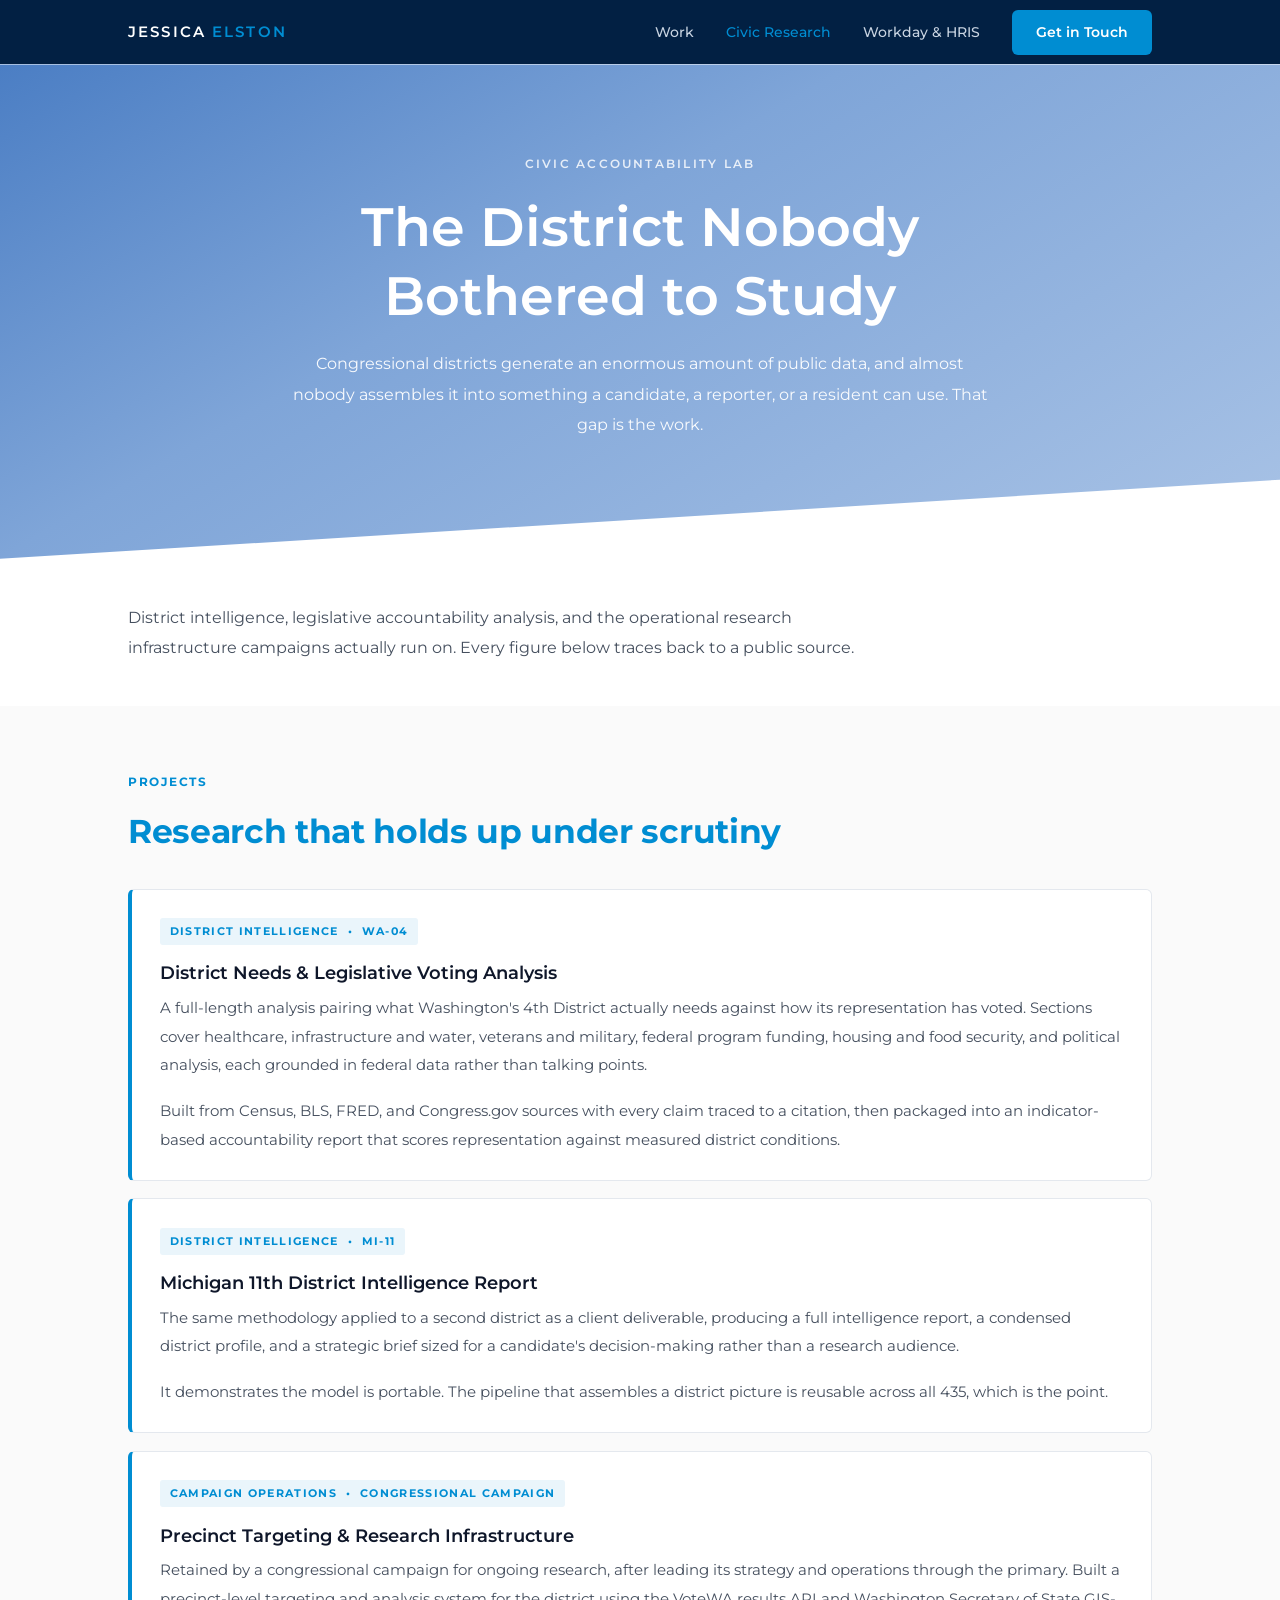
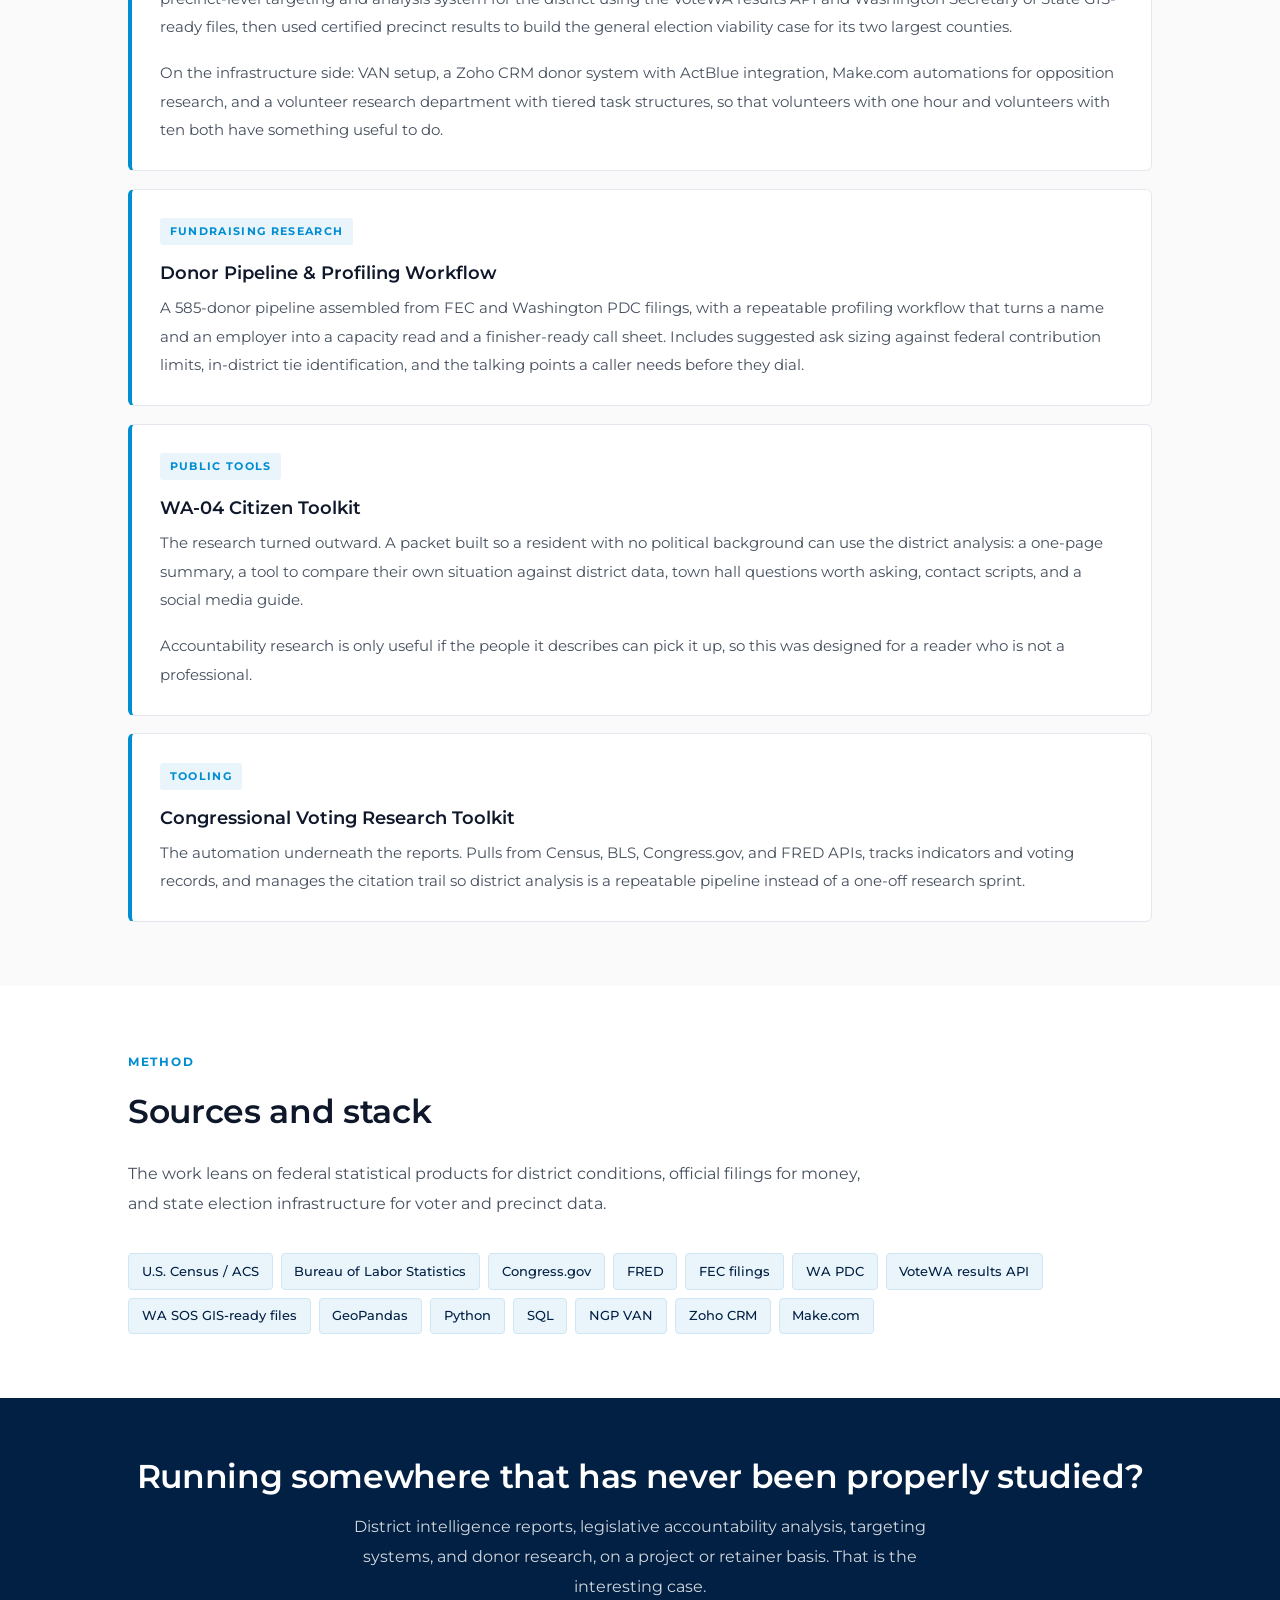
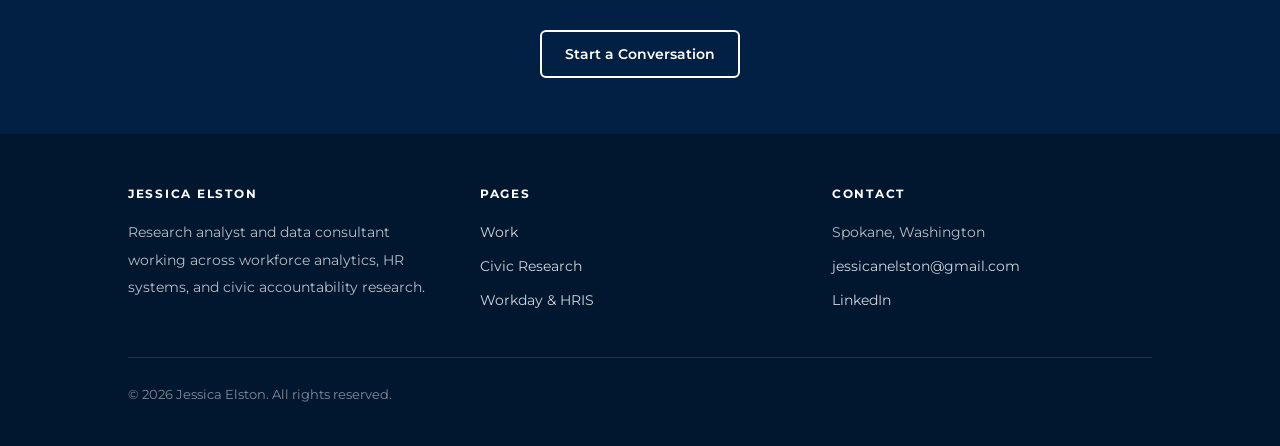
==== civic.html @ 323f508a "Add files via upload" ====
<!doctype html>
<html lang="en">
<head>
<meta charset="utf-8">
<meta name="viewport" content="width=device-width, initial-scale=1">
<title>Civic Research | Jessica Elston</title>
<meta name="description" content="Congressional district intelligence, legislative voting analysis, precinct targeting, and donor research by Jessica Elston under Civic Accountability Lab.">
<link rel="preconnect" href="https://fonts.googleapis.com">
<link rel="preconnect" href="https://fonts.gstatic.com" crossorigin>
<link href="https://fonts.googleapis.com/css2?family=Montserrat:wght@300;400;500;600;700&display=swap" rel="stylesheet">
<style>
:root {
  --navy: #022043;
  --navy-deep: #011730;
  --ink: #0f172a;
  --blue: #008dd2;
  --blue-dark: #0071ab;
  --blue-pale: #eaf5fb;
  --grey: #454f5e;
  --offwhite: #fafafa;
  --line: #e4e8ee;
  --white: #ffffff;
  --wrap: 68rem;
  --narrow: 52rem;
}

* { box-sizing: border-box; }

html { scroll-behavior: smooth; }

body {
  margin: 0;
  background: var(--white);
  color: var(--ink);
  font-family: Montserrat, -apple-system, "Segoe UI", sans-serif;
  font-size: 16px;
  font-weight: 400;
  line-height: 1.85;
  -webkit-font-smoothing: antialiased;
}

.wrap { max-width: var(--wrap); margin: 0 auto; padding: 0 2rem; }
.wrap.narrow { max-width: var(--narrow); }

/* ---------- nav ---------- */
.nav {
  background: var(--navy);
  position: sticky;
  top: 0;
  z-index: 50;
}

.nav .wrap {
  display: flex;
  align-items: center;
  gap: 2rem;
  min-height: 64px;
  flex-wrap: wrap;
  padding-top: 0.6rem;
  padding-bottom: 0.6rem;
}

.brand {
  color: var(--white);
  text-decoration: none;
  font-weight: 600;
  font-size: 0.95rem;
  letter-spacing: 0.14em;
  text-transform: uppercase;
  margin-right: auto;
  white-space: nowrap;
}

.brand span { color: var(--blue); }

.nav a.link {
  color: #c9d4e2;
  text-decoration: none;
  font-size: 0.88rem;
  font-weight: 500;
  white-space: nowrap;
  transition: color 0.15s;
}

.nav a.link:hover { color: var(--white); }
.nav a.link[aria-current="page"] { color: var(--blue); }

.btn {
  display: inline-block;
  background: var(--blue);
  color: var(--white);
  text-decoration: none;
  font-size: 0.88rem;
  font-weight: 600;
  padding: 0.6rem 1.5rem;
  border-radius: 6px;
  transition: background 0.15s;
  white-space: nowrap;
}

.btn:hover { background: var(--blue-dark); }

.btn.ghost {
  background: transparent;
  border: 2px solid var(--white);
  padding: 0.55rem 1.45rem;
}

.btn.ghost:hover { background: var(--white); color: var(--navy); }

/* ---------- hero ---------- */
.hero {
  background: linear-gradient(150deg, #4b7ec4 0%, #7fa5d8 40%, #a9c3e6 100%);
  color: var(--white);
  text-align: center;
  padding: 5.5rem 0 7.5rem;
  clip-path: polygon(0 0, 100% 0, 100% 84%, 0 100%);
  margin-bottom: -1px;
}

.hero h1 {
  font-size: clamp(2.1rem, 5.2vw, 3.4rem);
  font-weight: 600;
  line-height: 1.28;
  margin: 0 auto 1.1rem;
  max-width: 22ch;
}

.hero .sub {
  font-size: 1.02rem;
  font-weight: 400;
  max-width: 44rem;
  margin: 0 auto;
  color: rgba(255, 255, 255, 0.94);
}

.hero .eyebrow {
  font-size: 0.78rem;
  font-weight: 600;
  letter-spacing: 0.18em;
  text-transform: uppercase;
  color: rgba(255, 255, 255, 0.82);
  margin: 0 0 1rem;
}

/* ---------- sections ---------- */
section { padding: 4rem 0; }
section.alt { background: var(--offwhite); }
section.tight { padding: 2.75rem 0; }

.intro {
  font-size: 1.02rem;
  color: var(--grey);
  max-width: 46rem;
  margin: 0 0 0.5rem;
}

h2 {
  font-size: clamp(1.5rem, 3.4vw, 2.05rem);
  font-weight: 600;
  line-height: 1.35;
  color: var(--ink);
  margin: 0 0 1.6rem;
  letter-spacing: -0.01em;
}

h2.blue { color: var(--blue); font-weight: 700; }

h3 {
  font-size: 1.12rem;
  font-weight: 600;
  color: var(--ink);
  margin: 0 0 0.3rem;
}

h4 {
  font-size: 0.78rem;
  font-weight: 700;
  letter-spacing: 0.14em;
  text-transform: uppercase;
  color: var(--blue);
  margin: 0 0 1rem;
}

p { margin: 0 0 1.1rem; color: var(--grey); }
p:last-child { margin-bottom: 0; }

.section-head { margin-bottom: 2.2rem; }
.section-head p { max-width: 46rem; margin-bottom: 0; }

/* ---------- metrics ---------- */
.metrics {
  display: grid;
  grid-template-columns: repeat(auto-fit, minmax(12rem, 1fr));
  gap: 1.25rem;
}

.metric {
  background: var(--white);
  border: 1px solid var(--line);
  border-top: 3px solid var(--blue);
  border-radius: 6px;
  padding: 1.5rem 1.3rem;
}

.metric .num {
  display: block;
  font-size: 1.5rem;
  font-weight: 700;
  color: var(--navy);
  line-height: 1.25;
  letter-spacing: -0.02em;
}

.metric .cap {
  display: block;
  font-size: 0.85rem;
  line-height: 1.6;
  color: var(--grey);
  margin-top: 0.55rem;
}

/* ---------- cards ---------- */
.cards {
  display: grid;
  grid-template-columns: repeat(auto-fit, minmax(17rem, 1fr));
  gap: 1.5rem;
}

.card {
  background: var(--white);
  border: 1px solid var(--line);
  border-radius: 8px;
  padding: 2rem 1.75rem;
  box-shadow: 0 1px 3px rgba(2, 32, 67, 0.05);
  transition: box-shadow 0.18s, transform 0.18s;
}

.card:hover {
  box-shadow: 0 10px 28px rgba(2, 32, 67, 0.1);
  transform: translateY(-2px);
}

.card h3 { font-size: 1.25rem; margin-bottom: 0.7rem; }
.card p { font-size: 0.95rem; }

.card .go {
  display: inline-block;
  color: var(--blue);
  font-weight: 600;
  font-size: 0.9rem;
  text-decoration: none;
  margin-top: 0.3rem;
}

.card .go:hover { text-decoration: underline; }

/* ---------- roles / entries ---------- */
.entry {
  background: var(--white);
  border: 1px solid var(--line);
  border-left: 4px solid var(--blue);
  border-radius: 6px;
  padding: 1.6rem 1.75rem;
  margin-bottom: 1.1rem;
}

.entry:last-child { margin-bottom: 0; }

.entry .meta {
  font-size: 0.84rem;
  font-weight: 500;
  color: var(--blue);
  margin-bottom: 0.85rem;
}

.entry .tag {
  display: inline-block;
  font-size: 0.7rem;
  font-weight: 700;
  letter-spacing: 0.12em;
  text-transform: uppercase;
  color: var(--blue);
  background: var(--blue-pale);
  border-radius: 3px;
  padding: 0.2rem 0.6rem;
  margin-bottom: 0.7rem;
}

.entry p { font-size: 0.96rem; }

ul.bullets { margin: 0; padding-left: 1.15rem; }
ul.bullets li { margin-bottom: 0.55rem; color: var(--grey); font-size: 0.96rem; }
ul.bullets li:last-child { margin-bottom: 0; }


.result {
  display: inline-block;
  font-size: 0.86rem;
  font-weight: 600;
  color: var(--navy);
  background: var(--blue-pale);
  border: 1px solid #cfe6f4;
  border-radius: 4px;
  padding: 0.45rem 0.85rem;
  margin-top: 0.5rem;
  line-height: 1.5;
}

/* ---------- chips ---------- */
.chips { display: flex; flex-wrap: wrap; gap: 0.5rem; }

.chip {
  font-size: 0.83rem;
  font-weight: 500;
  color: var(--navy);
  background: var(--blue-pale);
  border: 1px solid #cfe6f4;
  border-radius: 4px;
  padding: 0.3rem 0.8rem;
}

.skillgroup { margin-bottom: 1.6rem; }
.skillgroup:last-child { margin-bottom: 0; }

/* ---------- cta band ---------- */
.band {
  background: var(--navy);
  color: var(--white);
  padding: 3.5rem 0;
  text-align: center;
}

.band h2 { color: var(--white); margin-bottom: 0.9rem; }
.band p { color: rgba(255, 255, 255, 0.82); max-width: 40rem; margin: 0 auto 1.8rem; }

/* ---------- footer ---------- */
footer {
  background: var(--navy-deep);
  color: rgba(255, 255, 255, 0.72);
  padding: 3rem 0 2.5rem;
  font-size: 0.9rem;
}

footer .cols {
  display: grid;
  grid-template-columns: repeat(auto-fit, minmax(13rem, 1fr));
  gap: 2rem;
  margin-bottom: 2.25rem;
}

footer h4 { color: var(--white); margin-bottom: 0.9rem; }
footer p { color: rgba(255, 255, 255, 0.72); font-size: 0.9rem; line-height: 1.9; }
footer a { color: rgba(255, 255, 255, 0.82); text-decoration: none; }
footer a:hover { color: var(--blue); }
footer ul { list-style: none; margin: 0; padding: 0; }
footer li { margin-bottom: 0.45rem; }

.legal {
  border-top: 1px solid rgba(255, 255, 255, 0.12);
  padding-top: 1.5rem;
  font-size: 0.83rem;
  color: rgba(255, 255, 255, 0.5);
}

@media (max-width: 640px) {
  .wrap { padding: 0 1.25rem; }
  .hero { padding: 3.5rem 0 5.5rem; clip-path: polygon(0 0, 100% 0, 100% 92%, 0 100%); }
  section { padding: 3rem 0; }
  .nav .wrap { gap: 1rem; }
  .brand { width: 100%; margin-bottom: 0.3rem; }
}

</style>
</head>
<body>

<div class="nav">
  <div class="wrap">
    <a class="brand" href="index.html">JESSICA <span>ELSTON</span></a>
    <a class="link" href="index.html">Work</a>
    <a class="link" href="civic.html" aria-current="page">Civic Research</a>
    <a class="link" href="workday.html">Workday &amp; HRIS</a>
    <a class="btn" href="mailto:jessicanelston@gmail.com">Get in Touch</a>
  </div>
</div>

<div class="hero">
  <div class="wrap">
    <p class="eyebrow">Civic Accountability Lab</p>
    <h1>The District Nobody Bothered to Study</h1>
    <p class="sub">Congressional districts generate an enormous amount of public data, and almost nobody assembles it into something a candidate, a reporter, or a resident can use. That gap is the work.</p>
  </div>
</div>

<section class="tight">
  <div class="wrap">
    <p class="intro">District intelligence, legislative accountability analysis, and the operational research infrastructure campaigns actually run on. Every figure below traces back to a public source.</p>
  </div>
</section>

<section class="alt">
  <div class="wrap">
    <div class="section-head">
      <h4>Projects</h4>
      <h2 class="blue">Research that holds up under scrutiny</h2>
    </div>

    <div class="entry">
      <span class="tag">District Intelligence &nbsp;&bull;&nbsp; WA-04</span>
      <h3>District Needs &amp; Legislative Voting Analysis</h3>
      <p>A full-length analysis pairing what Washington's 4th District actually needs against how its representation has voted. Sections cover healthcare, infrastructure and water, veterans and military, federal program funding, housing and food security, and political analysis, each grounded in federal data rather than talking points.</p>
      <p>Built from Census, BLS, FRED, and Congress.gov sources with every claim traced to a citation, then packaged into an indicator-based accountability report that scores representation against measured district conditions.</p>
    </div>

    <div class="entry">
      <span class="tag">District Intelligence &nbsp;&bull;&nbsp; MI-11</span>
      <h3>Michigan 11th District Intelligence Report</h3>
      <p>The same methodology applied to a second district as a client deliverable, producing a full intelligence report, a condensed district profile, and a strategic brief sized for a candidate's decision-making rather than a research audience.</p>
      <p>It demonstrates the model is portable. The pipeline that assembles a district picture is reusable across all 435, which is the point.</p>
    </div>

    <div class="entry">
      <span class="tag">Campaign Operations &nbsp;&bull;&nbsp; Congressional Campaign</span>
      <h3>Precinct Targeting &amp; Research Infrastructure</h3>
      <p>Retained by a congressional campaign for ongoing research, after leading its strategy and operations through the primary. Built a precinct-level targeting and analysis system for the district using the VoteWA results API and Washington Secretary of State GIS-ready files, then used certified precinct results to build the general election viability case for its two largest counties.</p>
      <p>On the infrastructure side: VAN setup, a Zoho CRM donor system with ActBlue integration, Make.com automations for opposition research, and a volunteer research department with tiered task structures, so that volunteers with one hour and volunteers with ten both have something useful to do.</p>
    </div>

    <div class="entry">
      <span class="tag">Fundraising Research</span>
      <h3>Donor Pipeline &amp; Profiling Workflow</h3>
      <p>A 585-donor pipeline assembled from FEC and Washington PDC filings, with a repeatable profiling workflow that turns a name and an employer into a capacity read and a finisher-ready call sheet. Includes suggested ask sizing against federal contribution limits, in-district tie identification, and the talking points a caller needs before they dial.</p>
    </div>

    <div class="entry">
      <span class="tag">Public Tools</span>
      <h3>WA-04 Citizen Toolkit</h3>
      <p>The research turned outward. A packet built so a resident with no political background can use the district analysis: a one-page summary, a tool to compare their own situation against district data, town hall questions worth asking, contact scripts, and a social media guide.</p>
      <p>Accountability research is only useful if the people it describes can pick it up, so this was designed for a reader who is not a professional.</p>
    </div>

    <div class="entry">
      <span class="tag">Tooling</span>
      <h3>Congressional Voting Research Toolkit</h3>
      <p>The automation underneath the reports. Pulls from Census, BLS, Congress.gov, and FRED APIs, tracks indicators and voting records, and manages the citation trail so district analysis is a repeatable pipeline instead of a one-off research sprint.</p>
    </div>
  </div>
</section>

<section>
  <div class="wrap">
    <div class="section-head">
      <h4>Method</h4>
      <h2>Sources and stack</h2>
      <p>The work leans on federal statistical products for district conditions, official filings for money, and state election infrastructure for voter and precinct data.</p>
    </div>
    <div class="chips">
      <span class="chip">U.S. Census / ACS</span>
      <span class="chip">Bureau of Labor Statistics</span>
      <span class="chip">Congress.gov</span>
      <span class="chip">FRED</span>
      <span class="chip">FEC filings</span>
      <span class="chip">WA PDC</span>
      <span class="chip">VoteWA results API</span>
      <span class="chip">WA SOS GIS-ready files</span>
      <span class="chip">GeoPandas</span>
      <span class="chip">Python</span>
      <span class="chip">SQL</span>
      <span class="chip">NGP VAN</span>
      <span class="chip">Zoho CRM</span>
      <span class="chip">Make.com</span>
    </div>
  </div>
</section>

<div class="band">
  <div class="wrap">
    <h2>Running somewhere that has never been properly studied?</h2>
    <p>District intelligence reports, legislative accountability analysis, targeting systems, and donor research, on a project or retainer basis. That is the interesting case.</p>
    <a class="btn ghost" href="mailto:jessicanelston@gmail.com">Start a Conversation</a>
  </div>
</div>

<footer>
  <div class="wrap">
    <div class="cols">
      <div>
        <h4>Jessica Elston</h4>
        <p>Research analyst and data consultant working across workforce analytics, HR systems, and civic accountability research.</p>
      </div>
      <div>
        <h4>Pages</h4>
        <ul>
          <li><a href="index.html">Work</a></li>
          <li><a href="civic.html">Civic Research</a></li>
          <li><a href="workday.html">Workday &amp; HRIS</a></li>
        </ul>
      </div>
      <div>
        <h4>Contact</h4>
        <ul>
          <li>Spokane, Washington</li>
          <li><a href="mailto:jessicanelston@gmail.com">jessicanelston@gmail.com</a></li>
          <li><a href="https://www.linkedin.com/in/jnelston/">LinkedIn</a></li>
        </ul>
      </div>
    </div>
    <div class="legal">&copy; 2026 Jessica Elston. All rights reserved.</div>
  </div>
</footer>

</body>
</html>
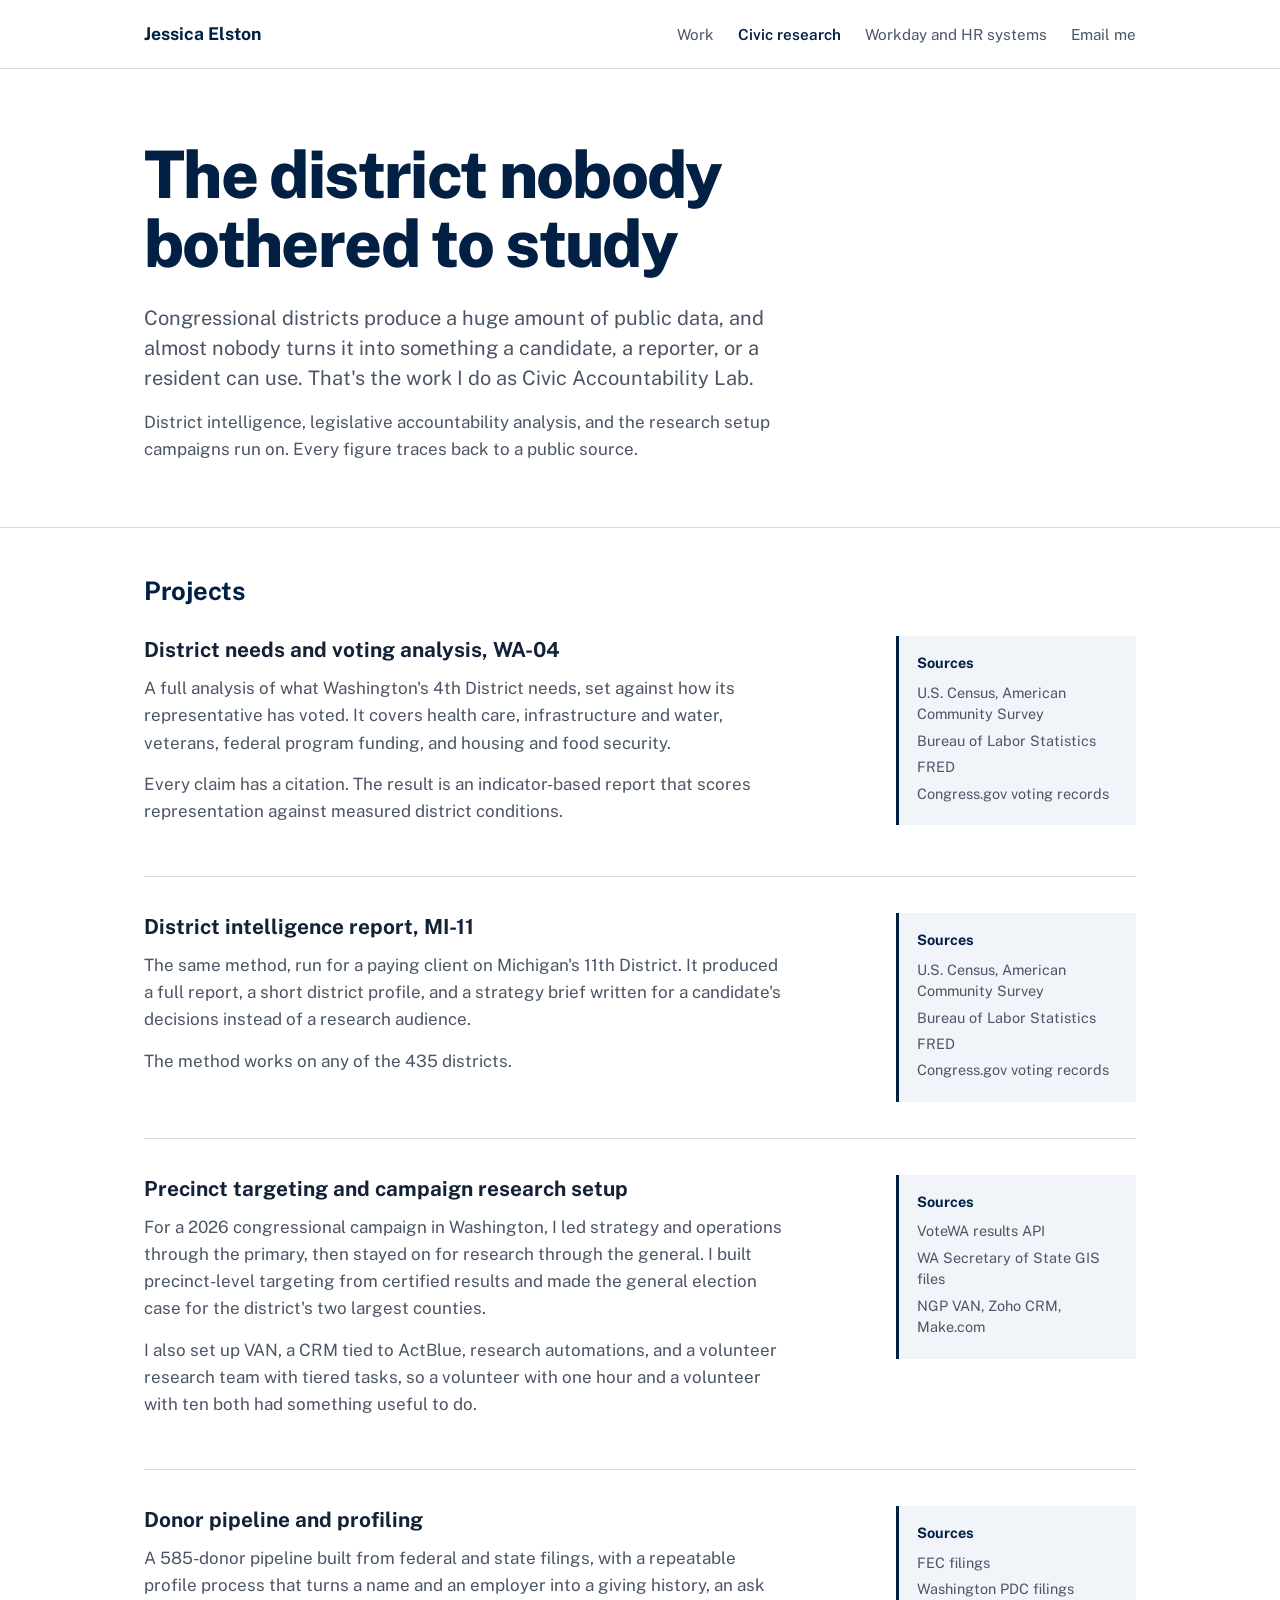
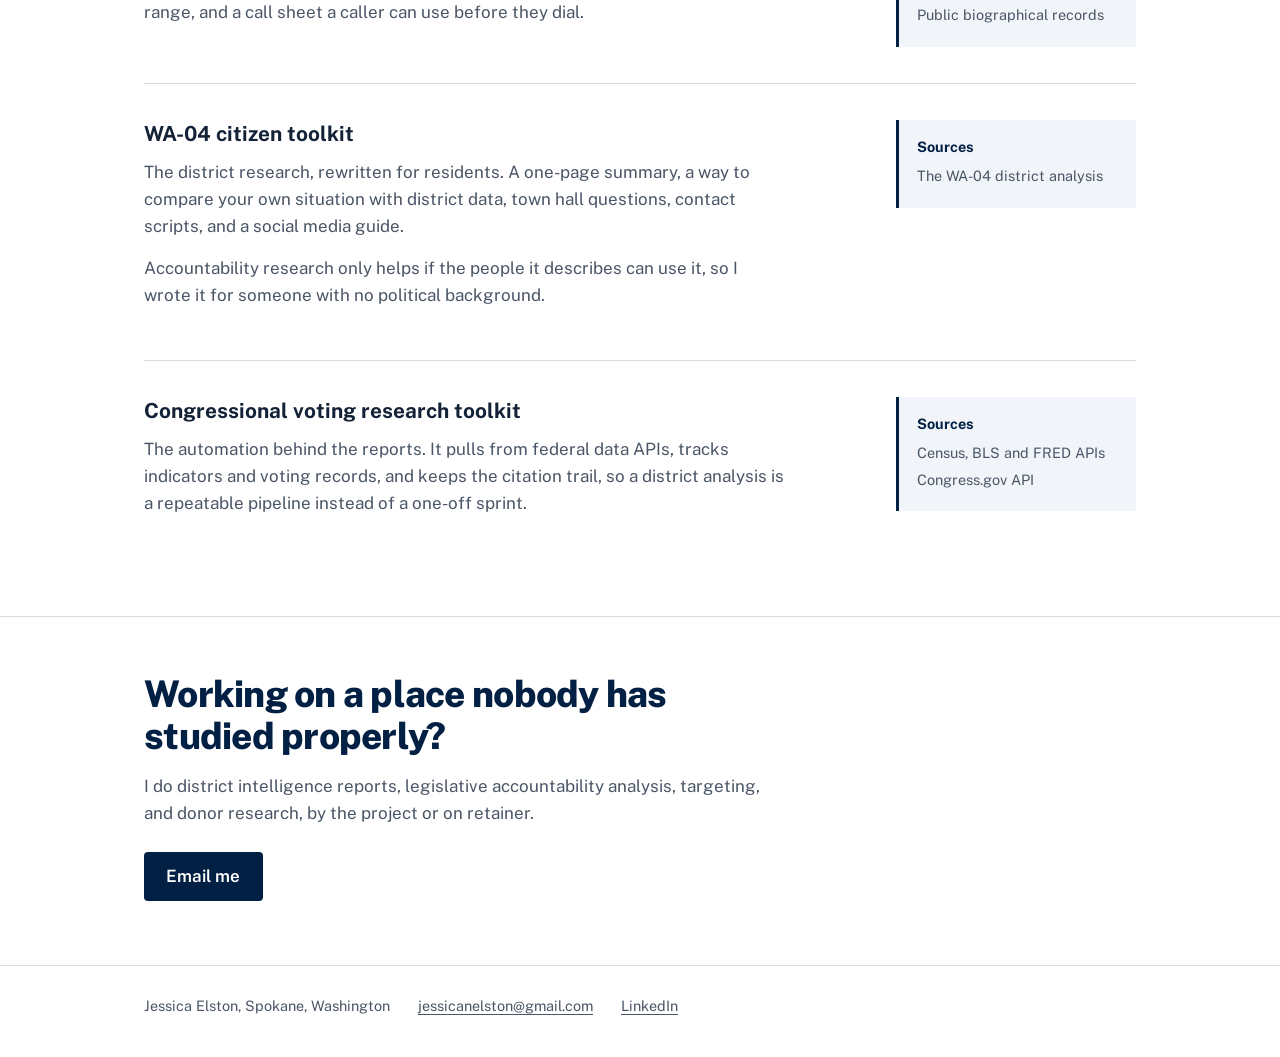
==== commit 7e040590: "Redesign site: plain layout, Public Sans, sources on every project, rewritten copy Co-Authored-By: C" ====
--- a/civic.html
+++ b/civic.html
@@ -4,509 +4,150 @@
 <meta charset="utf-8">
 <meta name="viewport" content="width=device-width, initial-scale=1">
 <title>Civic Research | Jessica Elston</title>
-<meta name="description" content="Congressional district intelligence, legislative voting analysis, precinct targeting, and donor research by Jessica Elston under Civic Accountability Lab.">
+<meta name="description" content="District intelligence reports, legislative accountability analysis, precinct targeting, and donor research by Jessica Elston, Civic Accountability Lab.">
 <link rel="preconnect" href="https://fonts.googleapis.com">
 <link rel="preconnect" href="https://fonts.gstatic.com" crossorigin>
-<link href="https://fonts.googleapis.com/css2?family=Montserrat:wght@300;400;500;600;700&display=swap" rel="stylesheet">
-<style>
-:root {
-  --navy: #022043;
-  --navy-deep: #011730;
-  --ink: #0f172a;
-  --blue: #008dd2;
-  --blue-dark: #0071ab;
-  --blue-pale: #eaf5fb;
-  --grey: #454f5e;
-  --offwhite: #fafafa;
-  --line: #e4e8ee;
-  --white: #ffffff;
-  --wrap: 68rem;
-  --narrow: 52rem;
-}
-
-* { box-sizing: border-box; }
-
-html { scroll-behavior: smooth; }
-
-body {
-  margin: 0;
-  background: var(--white);
-  color: var(--ink);
-  font-family: Montserrat, -apple-system, "Segoe UI", sans-serif;
-  font-size: 16px;
-  font-weight: 400;
-  line-height: 1.85;
-  -webkit-font-smoothing: antialiased;
-}
-
-.wrap { max-width: var(--wrap); margin: 0 auto; padding: 0 2rem; }
-.wrap.narrow { max-width: var(--narrow); }
-
-/* ---------- nav ---------- */
-.nav {
-  background: var(--navy);
-  position: sticky;
-  top: 0;
-  z-index: 50;
-}
-
-.nav .wrap {
-  display: flex;
-  align-items: center;
-  gap: 2rem;
-  min-height: 64px;
-  flex-wrap: wrap;
-  padding-top: 0.6rem;
-  padding-bottom: 0.6rem;
-}
-
-.brand {
-  color: var(--white);
-  text-decoration: none;
-  font-weight: 600;
-  font-size: 0.95rem;
-  letter-spacing: 0.14em;
-  text-transform: uppercase;
-  margin-right: auto;
-  white-space: nowrap;
-}
-
-.brand span { color: var(--blue); }
-
-.nav a.link {
-  color: #c9d4e2;
-  text-decoration: none;
-  font-size: 0.88rem;
-  font-weight: 500;
-  white-space: nowrap;
-  transition: color 0.15s;
-}
-
-.nav a.link:hover { color: var(--white); }
-.nav a.link[aria-current="page"] { color: var(--blue); }
-
-.btn {
-  display: inline-block;
-  background: var(--blue);
-  color: var(--white);
-  text-decoration: none;
-  font-size: 0.88rem;
-  font-weight: 600;
-  padding: 0.6rem 1.5rem;
-  border-radius: 6px;
-  transition: background 0.15s;
-  white-space: nowrap;
-}
-
-.btn:hover { background: var(--blue-dark); }
-
-.btn.ghost {
-  background: transparent;
-  border: 2px solid var(--white);
-  padding: 0.55rem 1.45rem;
-}
-
-.btn.ghost:hover { background: var(--white); color: var(--navy); }
-
-/* ---------- hero ---------- */
-.hero {
-  background: linear-gradient(150deg, #4b7ec4 0%, #7fa5d8 40%, #a9c3e6 100%);
-  color: var(--white);
-  text-align: center;
-  padding: 5.5rem 0 7.5rem;
-  clip-path: polygon(0 0, 100% 0, 100% 84%, 0 100%);
-  margin-bottom: -1px;
-}
-
-.hero h1 {
-  font-size: clamp(2.1rem, 5.2vw, 3.4rem);
-  font-weight: 600;
-  line-height: 1.28;
-  margin: 0 auto 1.1rem;
-  max-width: 22ch;
-}
-
-.hero .sub {
-  font-size: 1.02rem;
-  font-weight: 400;
-  max-width: 44rem;
-  margin: 0 auto;
-  color: rgba(255, 255, 255, 0.94);
-}
-
-.hero .eyebrow {
-  font-size: 0.78rem;
-  font-weight: 600;
-  letter-spacing: 0.18em;
-  text-transform: uppercase;
-  color: rgba(255, 255, 255, 0.82);
-  margin: 0 0 1rem;
-}
-
-/* ---------- sections ---------- */
-section { padding: 4rem 0; }
-section.alt { background: var(--offwhite); }
-section.tight { padding: 2.75rem 0; }
-
-.intro {
-  font-size: 1.02rem;
-  color: var(--grey);
-  max-width: 46rem;
-  margin: 0 0 0.5rem;
-}
-
-h2 {
-  font-size: clamp(1.5rem, 3.4vw, 2.05rem);
-  font-weight: 600;
-  line-height: 1.35;
-  color: var(--ink);
-  margin: 0 0 1.6rem;
-  letter-spacing: -0.01em;
-}
-
-h2.blue { color: var(--blue); font-weight: 700; }
-
-h3 {
-  font-size: 1.12rem;
-  font-weight: 600;
-  color: var(--ink);
-  margin: 0 0 0.3rem;
-}
-
-h4 {
-  font-size: 0.78rem;
-  font-weight: 700;
-  letter-spacing: 0.14em;
-  text-transform: uppercase;
-  color: var(--blue);
-  margin: 0 0 1rem;
-}
-
-p { margin: 0 0 1.1rem; color: var(--grey); }
-p:last-child { margin-bottom: 0; }
-
-.section-head { margin-bottom: 2.2rem; }
-.section-head p { max-width: 46rem; margin-bottom: 0; }
-
-/* ---------- metrics ---------- */
-.metrics {
-  display: grid;
-  grid-template-columns: repeat(auto-fit, minmax(12rem, 1fr));
-  gap: 1.25rem;
-}
-
-.metric {
-  background: var(--white);
-  border: 1px solid var(--line);
-  border-top: 3px solid var(--blue);
-  border-radius: 6px;
-  padding: 1.5rem 1.3rem;
-}
-
-.metric .num {
-  display: block;
-  font-size: 1.5rem;
-  font-weight: 700;
-  color: var(--navy);
-  line-height: 1.25;
-  letter-spacing: -0.02em;
-}
-
-.metric .cap {
-  display: block;
-  font-size: 0.85rem;
-  line-height: 1.6;
-  color: var(--grey);
-  margin-top: 0.55rem;
-}
-
-/* ---------- cards ---------- */
-.cards {
-  display: grid;
-  grid-template-columns: repeat(auto-fit, minmax(17rem, 1fr));
-  gap: 1.5rem;
-}
-
-.card {
-  background: var(--white);
-  border: 1px solid var(--line);
-  border-radius: 8px;
-  padding: 2rem 1.75rem;
-  box-shadow: 0 1px 3px rgba(2, 32, 67, 0.05);
-  transition: box-shadow 0.18s, transform 0.18s;
-}
-
-.card:hover {
-  box-shadow: 0 10px 28px rgba(2, 32, 67, 0.1);
-  transform: translateY(-2px);
-}
-
-.card h3 { font-size: 1.25rem; margin-bottom: 0.7rem; }
-.card p { font-size: 0.95rem; }
-
-.card .go {
-  display: inline-block;
-  color: var(--blue);
-  font-weight: 600;
-  font-size: 0.9rem;
-  text-decoration: none;
-  margin-top: 0.3rem;
-}
-
-.card .go:hover { text-decoration: underline; }
-
-/* ---------- roles / entries ---------- */
-.entry {
-  background: var(--white);
-  border: 1px solid var(--line);
-  border-left: 4px solid var(--blue);
-  border-radius: 6px;
-  padding: 1.6rem 1.75rem;
-  margin-bottom: 1.1rem;
-}
-
-.entry:last-child { margin-bottom: 0; }
-
-.entry .meta {
-  font-size: 0.84rem;
-  font-weight: 500;
-  color: var(--blue);
-  margin-bottom: 0.85rem;
-}
-
-.entry .tag {
-  display: inline-block;
-  font-size: 0.7rem;
-  font-weight: 700;
-  letter-spacing: 0.12em;
-  text-transform: uppercase;
-  color: var(--blue);
-  background: var(--blue-pale);
-  border-radius: 3px;
-  padding: 0.2rem 0.6rem;
-  margin-bottom: 0.7rem;
-}
-
-.entry p { font-size: 0.96rem; }
-
-ul.bullets { margin: 0; padding-left: 1.15rem; }
-ul.bullets li { margin-bottom: 0.55rem; color: var(--grey); font-size: 0.96rem; }
-ul.bullets li:last-child { margin-bottom: 0; }
-
-
-.result {
-  display: inline-block;
-  font-size: 0.86rem;
-  font-weight: 600;
-  color: var(--navy);
-  background: var(--blue-pale);
-  border: 1px solid #cfe6f4;
-  border-radius: 4px;
-  padding: 0.45rem 0.85rem;
-  margin-top: 0.5rem;
-  line-height: 1.5;
-}
-
-/* ---------- chips ---------- */
-.chips { display: flex; flex-wrap: wrap; gap: 0.5rem; }
-
-.chip {
-  font-size: 0.83rem;
-  font-weight: 500;
-  color: var(--navy);
-  background: var(--blue-pale);
-  border: 1px solid #cfe6f4;
-  border-radius: 4px;
-  padding: 0.3rem 0.8rem;
-}
-
-.skillgroup { margin-bottom: 1.6rem; }
-.skillgroup:last-child { margin-bottom: 0; }
-
-/* ---------- cta band ---------- */
-.band {
-  background: var(--navy);
-  color: var(--white);
-  padding: 3.5rem 0;
-  text-align: center;
-}
-
-.band h2 { color: var(--white); margin-bottom: 0.9rem; }
-.band p { color: rgba(255, 255, 255, 0.82); max-width: 40rem; margin: 0 auto 1.8rem; }
-
-/* ---------- footer ---------- */
-footer {
-  background: var(--navy-deep);
-  color: rgba(255, 255, 255, 0.72);
-  padding: 3rem 0 2.5rem;
-  font-size: 0.9rem;
-}
-
-footer .cols {
-  display: grid;
-  grid-template-columns: repeat(auto-fit, minmax(13rem, 1fr));
-  gap: 2rem;
-  margin-bottom: 2.25rem;
-}
-
-footer h4 { color: var(--white); margin-bottom: 0.9rem; }
-footer p { color: rgba(255, 255, 255, 0.72); font-size: 0.9rem; line-height: 1.9; }
-footer a { color: rgba(255, 255, 255, 0.82); text-decoration: none; }
-footer a:hover { color: var(--blue); }
-footer ul { list-style: none; margin: 0; padding: 0; }
-footer li { margin-bottom: 0.45rem; }
-
-.legal {
-  border-top: 1px solid rgba(255, 255, 255, 0.12);
-  padding-top: 1.5rem;
-  font-size: 0.83rem;
-  color: rgba(255, 255, 255, 0.5);
-}
-
-@media (max-width: 640px) {
-  .wrap { padding: 0 1.25rem; }
-  .hero { padding: 3.5rem 0 5.5rem; clip-path: polygon(0 0, 100% 0, 100% 92%, 0 100%); }
-  section { padding: 3rem 0; }
-  .nav .wrap { gap: 1rem; }
-  .brand { width: 100%; margin-bottom: 0.3rem; }
-}
-
-</style>
+<link href="https://fonts.googleapis.com/css2?family=Public+Sans:wght@400;600;700;800&display=swap" rel="stylesheet">
+<link rel="stylesheet" href="style.css">
 </head>
 <body>
 
-<div class="nav">
+<header class="site-header">
   <div class="wrap">
-    <a class="brand" href="index.html">JESSICA <span>ELSTON</span></a>
-    <a class="link" href="index.html">Work</a>
-    <a class="link" href="civic.html" aria-current="page">Civic Research</a>
-    <a class="link" href="workday.html">Workday &amp; HRIS</a>
-    <a class="btn" href="mailto:jessicanelston@gmail.com">Get in Touch</a>
+    <a class="name" href="index.html">Jessica Elston</a>
+    <nav>
+      <a href="index.html">Work</a>
+      <a href="civic.html" aria-current="page">Civic research</a>
+      <a href="workday.html">Workday and HR systems</a>
+      <a href="mailto:jessicanelston@gmail.com">Email me</a>
+    </nav>
   </div>
-</div>
+</header>
 
-<div class="hero">
+<main>
+
+<section class="opening">
   <div class="wrap">
-    <p class="eyebrow">Civic Accountability Lab</p>
-    <h1>The District Nobody Bothered to Study</h1>
-    <p class="sub">Congressional districts generate an enormous amount of public data, and almost nobody assembles it into something a candidate, a reporter, or a resident can use. That gap is the work.</p>
-  </div>
-</div>
-
-<section class="tight">
-  <div class="wrap">
-    <p class="intro">District intelligence, legislative accountability analysis, and the operational research infrastructure campaigns actually run on. Every figure below traces back to a public source.</p>
+    <h1>The district nobody bothered to study</h1>
+    <p class="lede">Congressional districts produce a huge amount of public data, and almost nobody turns it into something a candidate, a reporter, or a resident can use. That's the work I do as Civic Accountability Lab.</p>
+    <p>District intelligence, legislative accountability analysis, and the research setup campaigns run on. Every figure traces back to a public source.</p>
   </div>
 </section>
 
-<section class="alt">
+<section class="block">
   <div class="wrap">
-    <div class="section-head">
-      <h4>Projects</h4>
-      <h2 class="blue">Research that holds up under scrutiny</h2>
-    </div>
+    <h2>Projects</h2>
 
-    <div class="entry">
-      <span class="tag">District Intelligence &nbsp;&bull;&nbsp; WA-04</span>
-      <h3>District Needs &amp; Legislative Voting Analysis</h3>
-      <p>A full-length analysis pairing what Washington's 4th District actually needs against how its representation has voted. Sections cover healthcare, infrastructure and water, veterans and military, federal program funding, housing and food security, and political analysis, each grounded in federal data rather than talking points.</p>
-      <p>Built from Census, BLS, FRED, and Congress.gov sources with every claim traced to a citation, then packaged into an indicator-based accountability report that scores representation against measured district conditions.</p>
-    </div>
+    <article class="project">
+      <div>
+        <h3>District needs and voting analysis, WA-04</h3>
+        <p>A full analysis of what Washington's 4th District needs, set against how its representative has voted. It covers health care, infrastructure and water, veterans, federal program funding, and housing and food security.</p>
+        <p>Every claim has a citation. The result is an indicator-based report that scores representation against measured district conditions.</p>
+      </div>
+      <aside class="sources">
+        <h4>Sources</h4>
+        <ol>
+          <li>U.S. Census, American Community Survey</li>
+          <li>Bureau of Labor Statistics</li>
+          <li>FRED</li>
+          <li>Congress.gov voting records</li>
+        </ol>
+      </aside>
+    </article>
 
-    <div class="entry">
-      <span class="tag">District Intelligence &nbsp;&bull;&nbsp; MI-11</span>
-      <h3>Michigan 11th District Intelligence Report</h3>
-      <p>The same methodology applied to a second district as a client deliverable, producing a full intelligence report, a condensed district profile, and a strategic brief sized for a candidate's decision-making rather than a research audience.</p>
-      <p>It demonstrates the model is portable. The pipeline that assembles a district picture is reusable across all 435, which is the point.</p>
-    </div>
+    <article class="project">
+      <div>
+        <h3>District intelligence report, MI-11</h3>
+        <p>The same method, run for a paying client on Michigan's 11th District. It produced a full report, a short district profile, and a strategy brief written for a candidate's decisions instead of a research audience.</p>
+        <p>The method works on any of the 435 districts.</p>
+      </div>
+      <aside class="sources">
+        <h4>Sources</h4>
+        <ol>
+          <li>U.S. Census, American Community Survey</li>
+          <li>Bureau of Labor Statistics</li>
+          <li>FRED</li>
+          <li>Congress.gov voting records</li>
+        </ol>
+      </aside>
+    </article>
 
-    <div class="entry">
-      <span class="tag">Campaign Operations &nbsp;&bull;&nbsp; Congressional Campaign</span>
-      <h3>Precinct Targeting &amp; Research Infrastructure</h3>
-      <p>Retained by a congressional campaign for ongoing research, after leading its strategy and operations through the primary. Built a precinct-level targeting and analysis system for the district using the VoteWA results API and Washington Secretary of State GIS-ready files, then used certified precinct results to build the general election viability case for its two largest counties.</p>
-      <p>On the infrastructure side: VAN setup, a Zoho CRM donor system with ActBlue integration, Make.com automations for opposition research, and a volunteer research department with tiered task structures, so that volunteers with one hour and volunteers with ten both have something useful to do.</p>
-    </div>
+    <article class="project">
+      <div>
+        <h3>Precinct targeting and campaign research setup</h3>
+        <p>For a 2026 congressional campaign in Washington, I led strategy and operations through the primary, then stayed on for research through the general. I built precinct-level targeting from certified results and made the general election case for the district's two largest counties.</p>
+        <p>I also set up VAN, a CRM tied to ActBlue, research automations, and a volunteer research team with tiered tasks, so a volunteer with one hour and a volunteer with ten both had something useful to do.</p>
+      </div>
+      <aside class="sources">
+        <h4>Sources</h4>
+        <ol>
+          <li>VoteWA results API</li>
+          <li>WA Secretary of State GIS files</li>
+          <li>NGP VAN, Zoho CRM, Make.com</li>
+        </ol>
+      </aside>
+    </article>
 
-    <div class="entry">
-      <span class="tag">Fundraising Research</span>
-      <h3>Donor Pipeline &amp; Profiling Workflow</h3>
-      <p>A 585-donor pipeline assembled from FEC and Washington PDC filings, with a repeatable profiling workflow that turns a name and an employer into a capacity read and a finisher-ready call sheet. Includes suggested ask sizing against federal contribution limits, in-district tie identification, and the talking points a caller needs before they dial.</p>
-    </div>
+    <article class="project">
+      <div>
+        <h3>Donor pipeline and profiling</h3>
+        <p>A 585-donor pipeline built from federal and state filings, with a repeatable profile process that turns a name and an employer into a giving history, an ask range, and a call sheet a caller can use before they dial.</p>
+      </div>
+      <aside class="sources">
+        <h4>Sources</h4>
+        <ol>
+          <li>FEC filings</li>
+          <li>Washington PDC filings</li>
+          <li>Public biographical records</li>
+        </ol>
+      </aside>
+    </article>
 
-    <div class="entry">
-      <span class="tag">Public Tools</span>
-      <h3>WA-04 Citizen Toolkit</h3>
-      <p>The research turned outward. A packet built so a resident with no political background can use the district analysis: a one-page summary, a tool to compare their own situation against district data, town hall questions worth asking, contact scripts, and a social media guide.</p>
-      <p>Accountability research is only useful if the people it describes can pick it up, so this was designed for a reader who is not a professional.</p>
-    </div>
+    <article class="project">
+      <div>
+        <h3>WA-04 citizen toolkit</h3>
+        <p>The district research, rewritten for residents. A one-page summary, a way to compare your own situation with district data, town hall questions, contact scripts, and a social media guide.</p>
+        <p>Accountability research only helps if the people it describes can use it, so I wrote it for someone with no political background.</p>
+      </div>
+      <aside class="sources">
+        <h4>Sources</h4>
+        <ol>
+          <li>The WA-04 district analysis</li>
+        </ol>
+      </aside>
+    </article>
 
-    <div class="entry">
-      <span class="tag">Tooling</span>
-      <h3>Congressional Voting Research Toolkit</h3>
-      <p>The automation underneath the reports. Pulls from Census, BLS, Congress.gov, and FRED APIs, tracks indicators and voting records, and manages the citation trail so district analysis is a repeatable pipeline instead of a one-off research sprint.</p>
-    </div>
+    <article class="project">
+      <div>
+        <h3>Congressional voting research toolkit</h3>
+        <p>The automation behind the reports. It pulls from federal data APIs, tracks indicators and voting records, and keeps the citation trail, so a district analysis is a repeatable pipeline instead of a one-off sprint.</p>
+      </div>
+      <aside class="sources">
+        <h4>Sources</h4>
+        <ol>
+          <li>Census, BLS and FRED APIs</li>
+          <li>Congress.gov API</li>
+        </ol>
+      </aside>
+    </article>
   </div>
 </section>
 
-<section>
+<section class="closing">
   <div class="wrap">
-    <div class="section-head">
-      <h4>Method</h4>
-      <h2>Sources and stack</h2>
-      <p>The work leans on federal statistical products for district conditions, official filings for money, and state election infrastructure for voter and precinct data.</p>
-    </div>
-    <div class="chips">
-      <span class="chip">U.S. Census / ACS</span>
-      <span class="chip">Bureau of Labor Statistics</span>
-      <span class="chip">Congress.gov</span>
-      <span class="chip">FRED</span>
-      <span class="chip">FEC filings</span>
-      <span class="chip">WA PDC</span>
-      <span class="chip">VoteWA results API</span>
-      <span class="chip">WA SOS GIS-ready files</span>
-      <span class="chip">GeoPandas</span>
-      <span class="chip">Python</span>
-      <span class="chip">SQL</span>
-      <span class="chip">NGP VAN</span>
-      <span class="chip">Zoho CRM</span>
-      <span class="chip">Make.com</span>
-    </div>
+    <h2>Working on a place nobody has studied properly?</h2>
+    <p>I do district intelligence reports, legislative accountability analysis, targeting, and donor research, by the project or on retainer.</p>
+    <a class="email" href="mailto:jessicanelston@gmail.com">Email me</a>
   </div>
 </section>
 
-<div class="band">
-  <div class="wrap">
-    <h2>Running somewhere that has never been properly studied?</h2>
-    <p>District intelligence reports, legislative accountability analysis, targeting systems, and donor research, on a project or retainer basis. That is the interesting case.</p>
-    <a class="btn ghost" href="mailto:jessicanelston@gmail.com">Start a Conversation</a>
-  </div>
-</div>
+</main>
 
 <footer>
   <div class="wrap">
-    <div class="cols">
-      <div>
-        <h4>Jessica Elston</h4>
-        <p>Research analyst and data consultant working across workforce analytics, HR systems, and civic accountability research.</p>
-      </div>
-      <div>
-        <h4>Pages</h4>
-        <ul>
-          <li><a href="index.html">Work</a></li>
-          <li><a href="civic.html">Civic Research</a></li>
-          <li><a href="workday.html">Workday &amp; HRIS</a></li>
-        </ul>
-      </div>
-      <div>
-        <h4>Contact</h4>
-        <ul>
-          <li>Spokane, Washington</li>
-          <li><a href="mailto:jessicanelston@gmail.com">jessicanelston@gmail.com</a></li>
-          <li><a href="https://www.linkedin.com/in/jnelston/">LinkedIn</a></li>
-        </ul>
-      </div>
-    </div>
-    <div class="legal">&copy; 2026 Jessica Elston. All rights reserved.</div>
+    <span>Jessica Elston, Spokane, Washington</span>
+    <a href="mailto:jessicanelston@gmail.com">jessicanelston@gmail.com</a>
+    <a href="https://www.linkedin.com/in/jnelston/">LinkedIn</a>
   </div>
 </footer>
 
--- a/style.css
+++ b/style.css
@@ -0,0 +1,186 @@
+/* Jessica Elston, research analyst
+   Type: Public Sans (the U.S. government's open typeface), one family.
+   Signature device: every project lists its sources, the way a research memo cites them. */
+
+:root {
+  --ink: #142237;
+  --navy: #022043;
+  --muted: #4a5566;
+  --link: #0b5cad;
+  --rule: #d6dde6;
+  --source-bg: #f1f5f9;
+  --paper: #ffffff;
+  --measure: 40rem;
+  --wide: 66rem;
+}
+
+* { box-sizing: border-box; }
+
+body {
+  margin: 0;
+  background: var(--paper);
+  color: var(--ink);
+  font-family: "Public Sans", -apple-system, "Segoe UI", sans-serif;
+  font-size: 1.0625rem;
+  line-height: 1.6;
+  -webkit-font-smoothing: antialiased;
+}
+
+a { color: var(--link); text-underline-offset: 0.18em; }
+a:hover { color: var(--navy); }
+a:focus-visible { outline: 3px solid var(--link); outline-offset: 3px; border-radius: 2px; }
+
+.wrap { max-width: var(--wide); margin: 0 auto; padding: 0 2rem; }
+
+/* ---------- header ---------- */
+.site-header { border-bottom: 1px solid var(--rule); }
+.site-header .wrap {
+  display: flex;
+  align-items: baseline;
+  flex-wrap: wrap;
+  gap: 0.5rem 1.75rem;
+  padding-top: 1.25rem;
+  padding-bottom: 1.25rem;
+}
+.name {
+  font-weight: 700;
+  font-size: 1.1rem;
+  color: var(--navy);
+  text-decoration: none;
+  margin-right: auto;
+}
+.site-header nav { display: flex; flex-wrap: wrap; gap: 0.5rem 1.5rem; }
+.site-header nav a {
+  color: var(--muted);
+  text-decoration: none;
+  font-size: 0.95rem;
+}
+.site-header nav a:hover { color: var(--navy); text-decoration: underline; }
+.site-header nav a[aria-current="page"] { color: var(--navy); font-weight: 600; }
+
+/* ---------- opening ---------- */
+.opening { padding: 4.5rem 0 3rem; }
+.opening h1 {
+  font-size: clamp(2.3rem, 6vw, 4.1rem);
+  font-weight: 800;
+  line-height: 1.05;
+  letter-spacing: -0.025em;
+  color: var(--navy);
+  margin: 0 0 1.5rem;
+  max-width: 16ch;
+}
+.opening .lede {
+  font-size: 1.25rem;
+  line-height: 1.5;
+  max-width: var(--measure);
+  margin: 0 0 1rem;
+}
+.opening p { max-width: var(--measure); color: var(--muted); margin: 0 0 1rem; }
+
+/* ---------- sections ---------- */
+.block { padding: 3rem 0; border-top: 1px solid var(--rule); }
+.block h2 {
+  font-size: 1.6rem;
+  font-weight: 700;
+  line-height: 1.25;
+  letter-spacing: -0.01em;
+  color: var(--navy);
+  margin: 0 0 0.75rem;
+}
+.block > .wrap > p { max-width: var(--measure); color: var(--muted); margin: 0 0 1rem; }
+
+ul.plain { list-style: none; margin: 1.25rem 0 0; padding: 0; max-width: var(--measure); }
+ul.plain li { margin: 0 0 0.9rem; color: var(--muted); }
+ul.plain li strong { color: var(--ink); }
+
+/* ---------- projects with sources ---------- */
+.project {
+  display: grid;
+  grid-template-columns: minmax(0, 1fr) 15rem;
+  gap: 1rem 3.5rem;
+  padding: 2.25rem 0;
+  border-top: 1px solid var(--rule);
+}
+.project:first-of-type { border-top: 0; padding-top: 1rem; }
+.project h3 {
+  font-size: 1.3rem;
+  font-weight: 700;
+  line-height: 1.3;
+  color: var(--ink);
+  margin: 0 0 0.75rem;
+}
+.project p { color: var(--muted); margin: 0 0 0.9rem; max-width: var(--measure); }
+.project .result { color: var(--ink); font-weight: 600; margin: 0; }
+
+.sources {
+  background: var(--source-bg);
+  border-left: 3px solid var(--navy);
+  padding: 1rem 1.15rem;
+  font-size: 0.9rem;
+  line-height: 1.5;
+  align-self: start;
+}
+.sources h4 {
+  font-size: 0.9rem;
+  font-weight: 700;
+  color: var(--navy);
+  margin: 0 0 0.5rem;
+}
+.sources ol { margin: 0; padding: 0; list-style: none; color: var(--muted); }
+
+.opening .wrap.split {
+  display: grid;
+  grid-template-columns: minmax(0, 1fr) 15rem;
+  gap: 2rem 3.5rem;
+  align-items: end;
+}
+.opening .sources { margin-bottom: 1rem; }
+.sources li { margin-bottom: 0.3rem; }
+
+/* ---------- tools ---------- */
+dl.tools {
+  display: grid;
+  grid-template-columns: 13rem minmax(0, 1fr);
+  gap: 0.9rem 2rem;
+  margin: 1.5rem 0 0;
+  max-width: 54rem;
+}
+dl.tools dt { font-weight: 700; color: var(--ink); }
+dl.tools dd { margin: 0; color: var(--muted); }
+
+/* ---------- closing ---------- */
+.closing { padding: 3.5rem 0 4rem; border-top: 1px solid var(--rule); }
+.closing h2 {
+  font-size: clamp(1.6rem, 3.6vw, 2.3rem);
+  font-weight: 800;
+  letter-spacing: -0.02em;
+  line-height: 1.15;
+  color: var(--navy);
+  margin: 0 0 1rem;
+  max-width: 22ch;
+}
+.closing p { max-width: var(--measure); color: var(--muted); margin: 0 0 1.5rem; }
+.email {
+  display: inline-block;
+  background: var(--navy);
+  color: #fff;
+  font-weight: 600;
+  text-decoration: none;
+  padding: 0.7rem 1.4rem;
+  border-radius: 4px;
+}
+.email:hover { background: var(--link); color: #fff; }
+
+/* ---------- footer ---------- */
+footer { border-top: 1px solid var(--rule); padding: 1.75rem 0 2.5rem; font-size: 0.9rem; color: var(--muted); }
+footer .wrap { display: flex; flex-wrap: wrap; gap: 0.5rem 1.75rem; }
+footer a { color: var(--muted); }
+
+@media (max-width: 760px) {
+  .wrap { padding: 0 1.25rem; }
+  .opening { padding: 3rem 0 2rem; }
+  .project { grid-template-columns: 1fr; gap: 1rem; }
+  .opening .wrap.split { grid-template-columns: 1fr; }
+  dl.tools { grid-template-columns: 1fr; gap: 0.2rem; }
+  dl.tools dd { margin-bottom: 0.8rem; }
+}
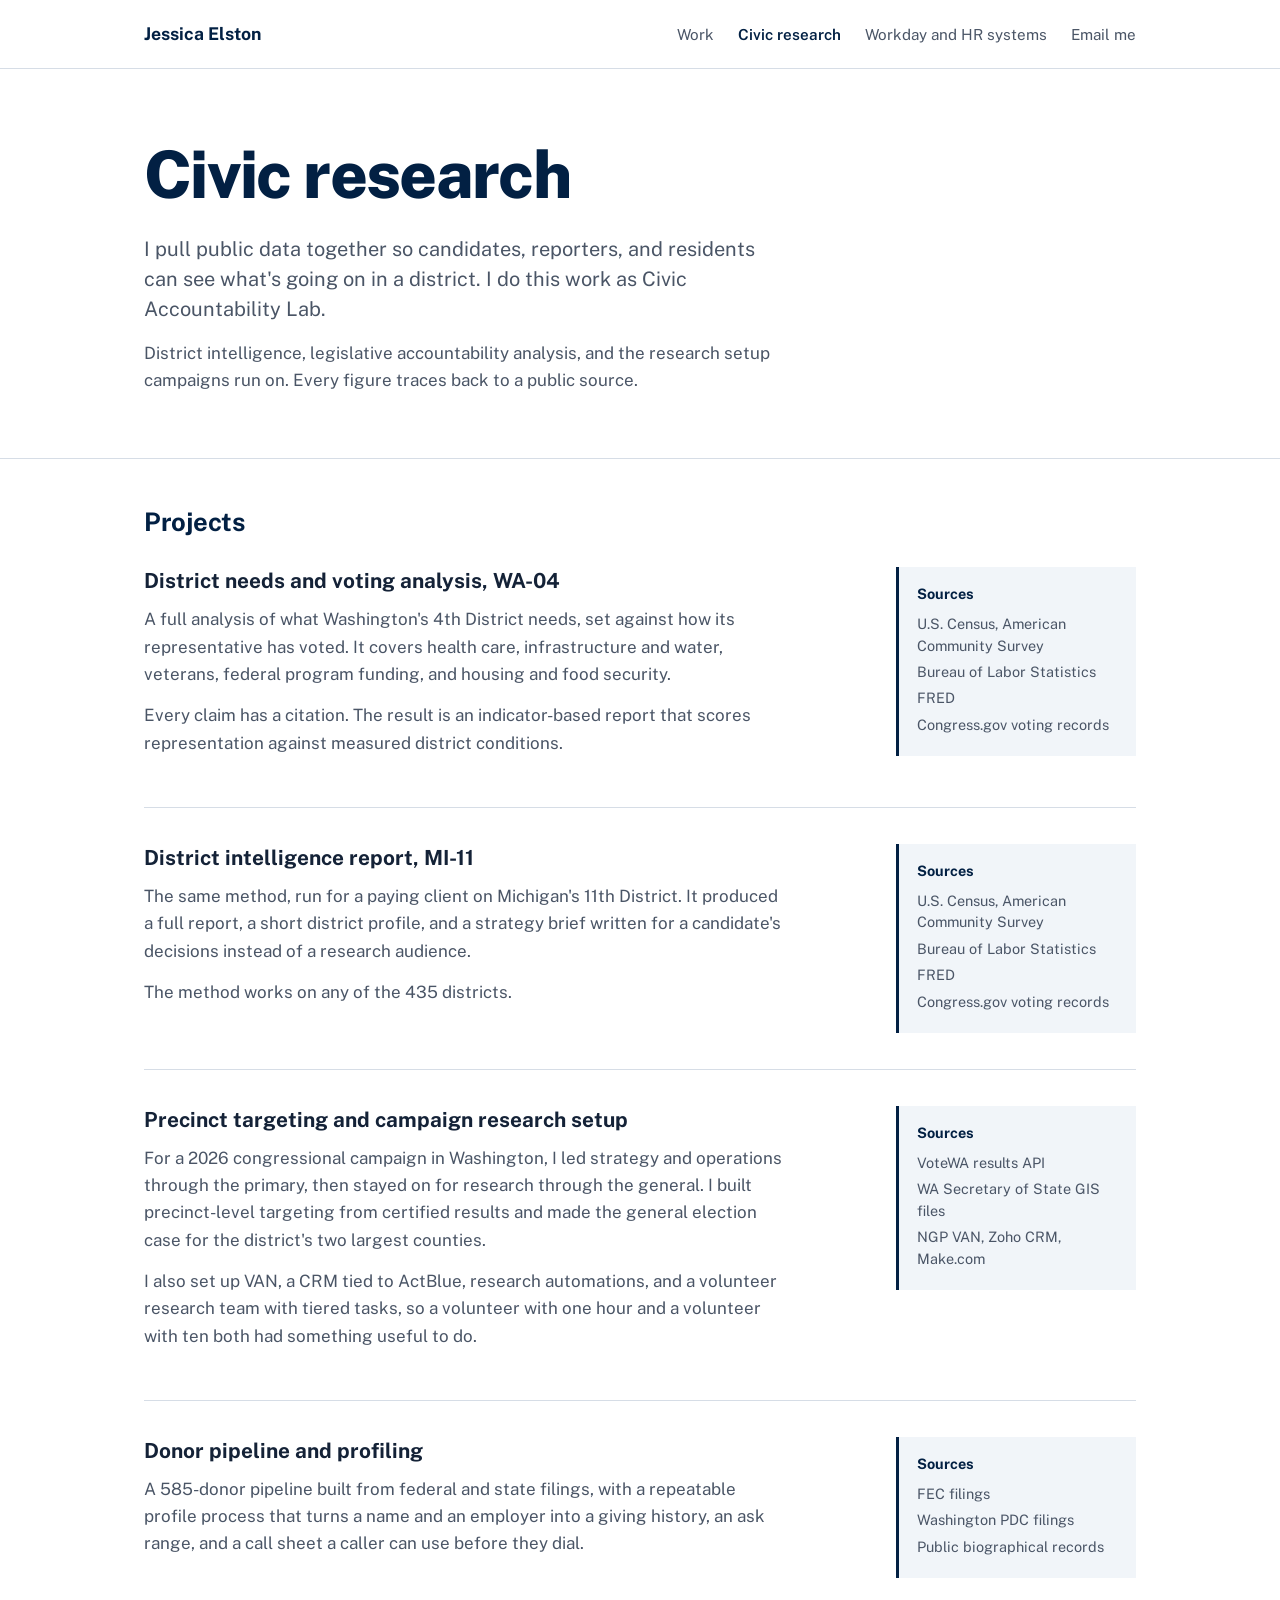
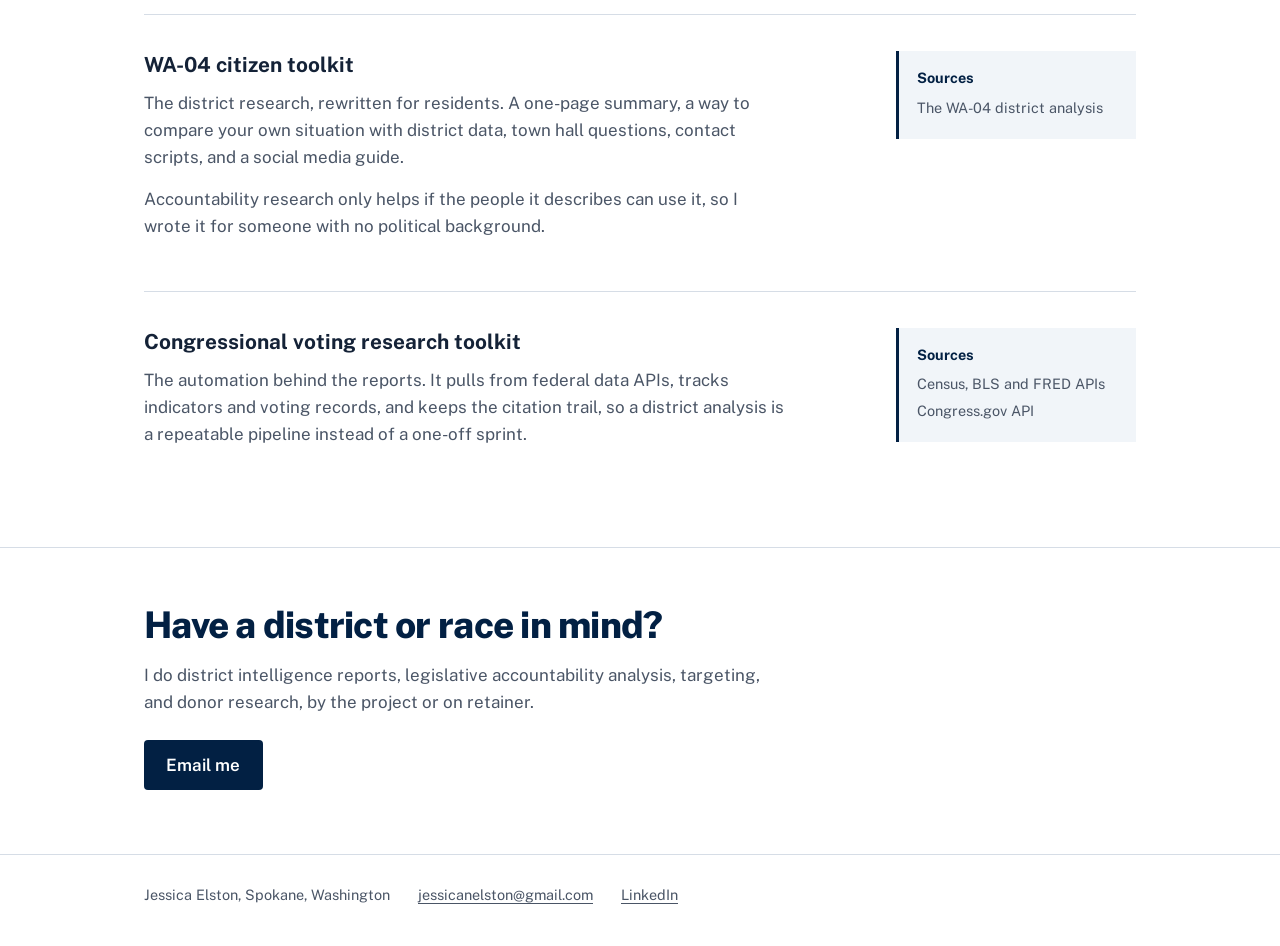
==== commit f6cfb363: "Plainer headlines and taglines Co-Authored-By: Claude Opus 5.5 <noreply@anthropic.com> Claude-Sessio" ====
--- a/civic.html
+++ b/civic.html
@@ -28,8 +28,8 @@
 
 <section class="opening">
   <div class="wrap">
-    <h1>The district nobody bothered to study</h1>
-    <p class="lede">Congressional districts produce a huge amount of public data, and almost nobody turns it into something a candidate, a reporter, or a resident can use. That's the work I do as Civic Accountability Lab.</p>
+    <h1>Civic research</h1>
+    <p class="lede">I pull public data together so candidates, reporters, and residents can see what's going on in a district. I do this work as Civic Accountability Lab.</p>
     <p>District intelligence, legislative accountability analysis, and the research setup campaigns run on. Every figure traces back to a public source.</p>
   </div>
 </section>
@@ -135,7 +135,7 @@
 
 <section class="closing">
   <div class="wrap">
-    <h2>Working on a place nobody has studied properly?</h2>
+    <h2>Have a district or race in mind?</h2>
     <p>I do district intelligence reports, legislative accountability analysis, targeting, and donor research, by the project or on retainer.</p>
     <a class="email" href="mailto:jessicanelston@gmail.com">Email me</a>
   </div>
